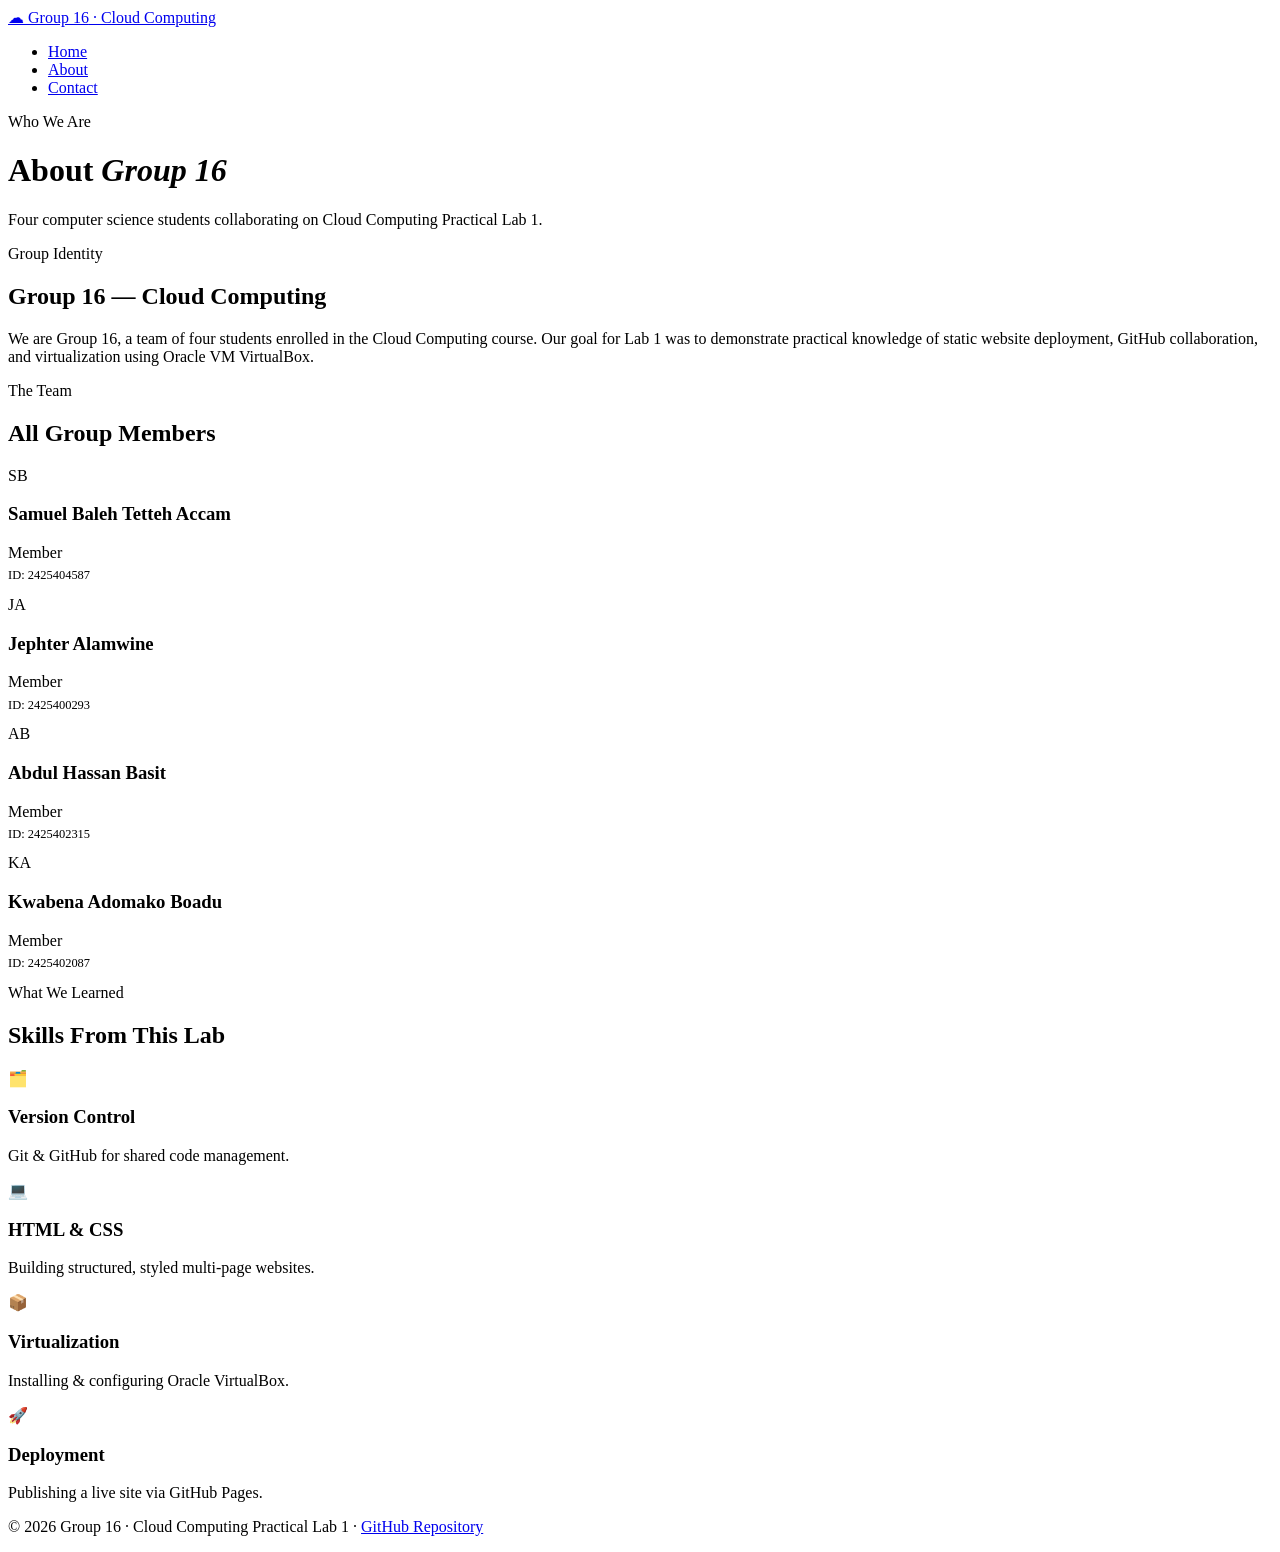
==== about.html @ a7e1f285 "Add files via upload" ====
<!DOCTYPE html>
<html lang="en">
<head>
  <meta charset="UTF-8"/>
  <meta name="viewport" content="width=device-width, initial-scale=1.0"/>
  <title>Group 16 – About</title>
  <link rel="stylesheet" href="style.css"/>
</head>
<body>
<nav>
  <a class="nav-logo" href="index.html">☁ <span>Group 16</span> · Cloud Computing</a>
  <ul>
    <li><a href="index.html">Home</a></li>
    <li><a href="about.html" class="active">About</a></li>
    <li><a href="contact.html">Contact</a></li>
  </ul>
</nav>
<div class="hero">
  <div class="hero-badge">Who We Are</div>
  <h1>About <em>Group 16</em></h1>
  <p>Four computer science students collaborating on Cloud Computing Practical Lab 1.</p>
</div>
<section>
  <div class="container">
    <div class="section-label">Group Identity</div>
    <h2>Group 16 — Cloud Computing</h2>
    <p>We are Group 16, a team of four students enrolled in the Cloud Computing course. Our goal for Lab 1 was to demonstrate practical knowledge of static website deployment, GitHub collaboration, and virtualization using Oracle VM VirtualBox.</p>
  </div>
</section>
<section>
  <div class="container">
    <div class="section-label">The Team</div>
    <h2>All Group Members</h2>
    <div class="team-grid">
      <div class="member">
        <div class="member-avatar">SB</div>
        <h3>Samuel Baleh Tetteh Accam</h3>
        <span class="role-badge">Member</span>
        <p style="font-size:0.78rem;margin-top:0.4rem;color:var(--muted)">ID: 2425404587</p>
      </div>
      <div class="member">
        <div class="member-avatar">JA</div>
        <h3>Jephter Alamwine</h3>
        <span class="role-badge">Member</span>
        <p style="font-size:0.78rem;margin-top:0.4rem;color:var(--muted)">ID: 2425400293</p>
      </div>
      <div class="member">
        <div class="member-avatar">AB</div>
        <h3>Abdul Hassan Basit</h3>
        <span class="role-badge">Member</span>
        <p style="font-size:0.78rem;margin-top:0.4rem;color:var(--muted)">ID: 2425402315</p>
      </div>
      <div class="member">
        <div class="member-avatar">KA</div>
        <h3>Kwabena Adomako Boadu</h3>
        <span class="role-badge">Member</span>
        <p style="font-size:0.78rem;margin-top:0.4rem;color:var(--muted)">ID: 2425402087</p>
      </div>
    </div>
  </div>
</section>
<section>
  <div class="container">
    <div class="section-label">What We Learned</div>
    <h2>Skills From This Lab</h2>
    <div class="cards">
      <div class="card"><div class="card-icon">🗂️</div><h3>Version Control</h3><p>Git &amp; GitHub for shared code management.</p></div>
      <div class="card"><div class="card-icon">💻</div><h3>HTML &amp; CSS</h3><p>Building structured, styled multi-page websites.</p></div>
      <div class="card"><div class="card-icon">📦</div><h3>Virtualization</h3><p>Installing &amp; configuring Oracle VirtualBox.</p></div>
      <div class="card"><div class="card-icon">🚀</div><h3>Deployment</h3><p>Publishing a live site via GitHub Pages.</p></div>
    </div>
  </div>
</section>
<footer>
  <p>© 2026 Group 16 · Cloud Computing Practical Lab 1 · <a href="https://github.com" target="_blank">GitHub Repository</a></p>
</footer>
</body>
</html>
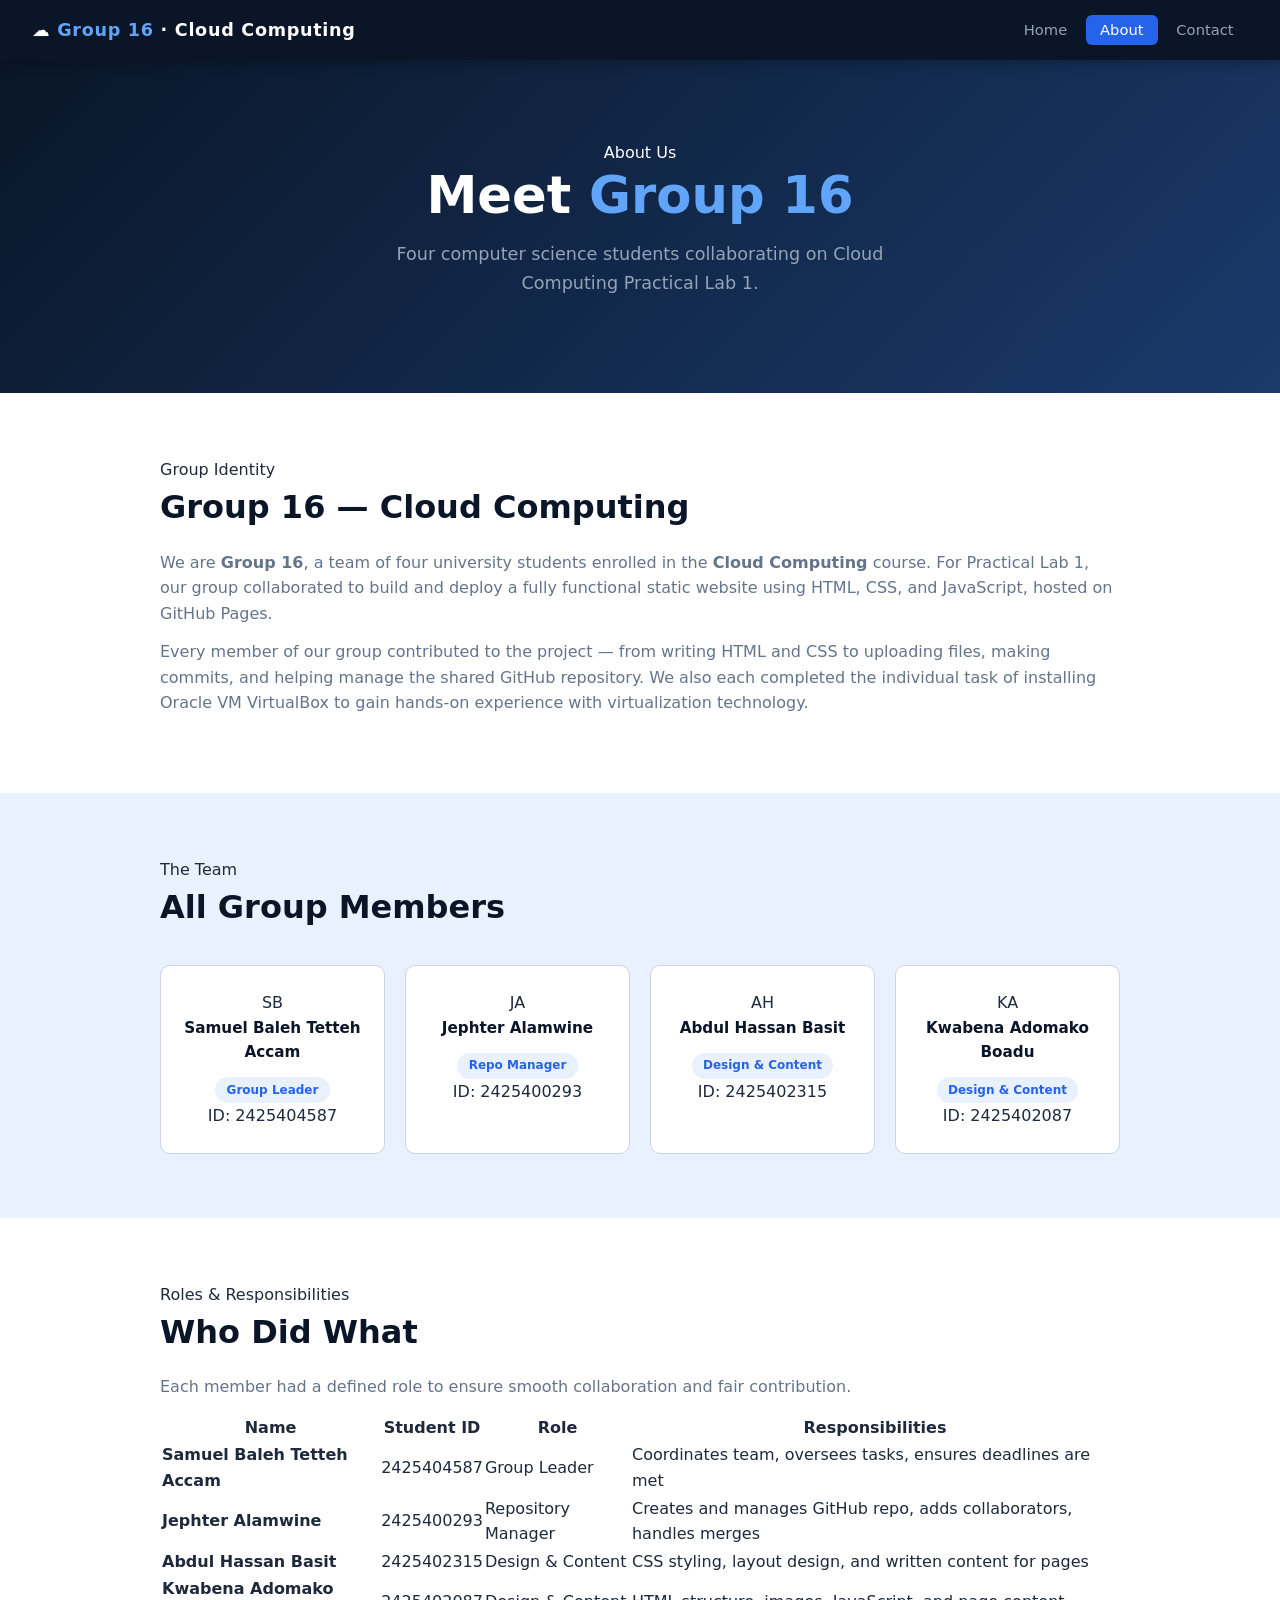
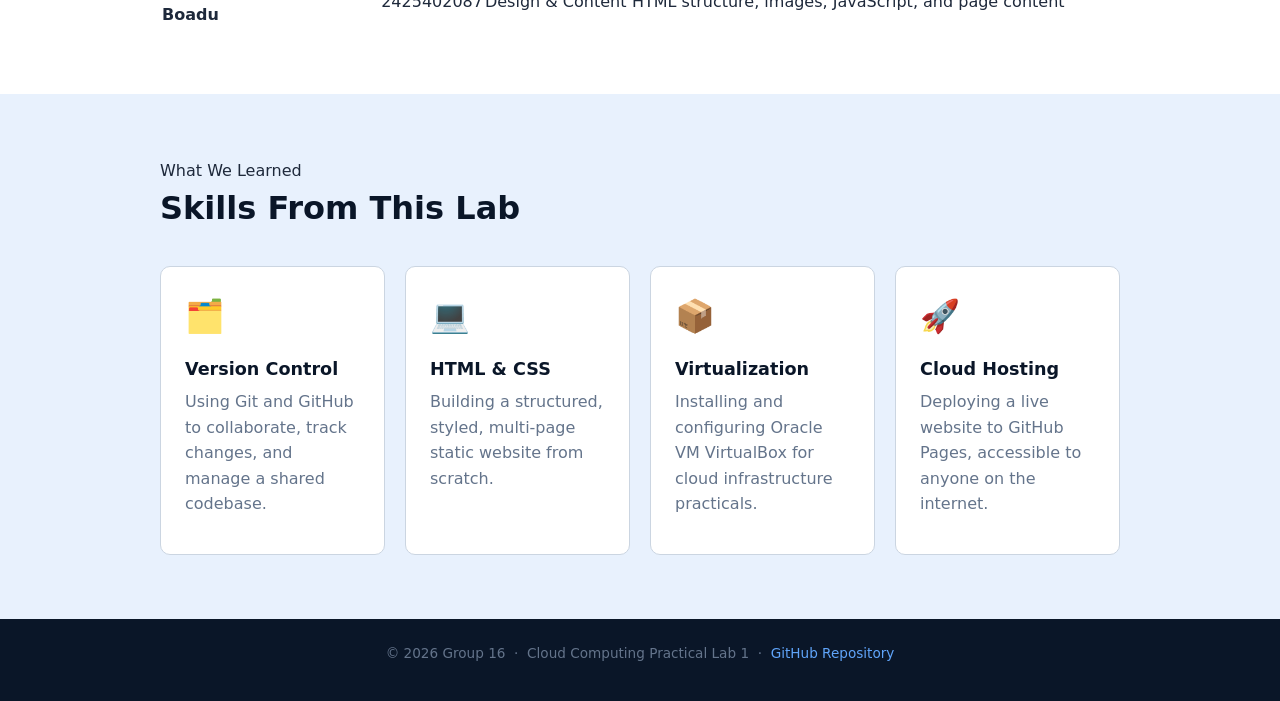
==== commit ece13b83: "Add files via upload" ====
--- a/about.html
+++ b/about.html
@@ -1,78 +1,172 @@
 <!DOCTYPE html>
 <html lang="en">
 <head>
-  <meta charset="UTF-8"/>
-  <meta name="viewport" content="width=device-width, initial-scale=1.0"/>
-  <title>Group 16 – About</title>
-  <link rel="stylesheet" href="style.css"/>
+  <meta charset="UTF-8" />
+  <meta name="viewport" content="width=device-width, initial-scale=1.0" />
+  <title>Group 16 – About Us</title>
+  <link rel="stylesheet" href="style.css" />
 </head>
 <body>
-<nav>
-  <a class="nav-logo" href="index.html">☁ <span>Group 16</span> · Cloud Computing</a>
-  <ul>
-    <li><a href="index.html">Home</a></li>
-    <li><a href="about.html" class="active">About</a></li>
-    <li><a href="contact.html">Contact</a></li>
-  </ul>
-</nav>
-<div class="hero">
-  <div class="hero-badge">Who We Are</div>
-  <h1>About <em>Group 16</em></h1>
-  <p>Four computer science students collaborating on Cloud Computing Practical Lab 1.</p>
-</div>
-<section>
-  <div class="container">
-    <div class="section-label">Group Identity</div>
-    <h2>Group 16 — Cloud Computing</h2>
-    <p>We are Group 16, a team of four students enrolled in the Cloud Computing course. Our goal for Lab 1 was to demonstrate practical knowledge of static website deployment, GitHub collaboration, and virtualization using Oracle VM VirtualBox.</p>
+
+  <!-- NAVIGATION -->
+  <nav>
+    <a class="nav-logo" href="index.html">☁️ <span>Group 16</span> · Cloud Computing</a>
+    <ul>
+      <li><a href="index.html">Home</a></li>
+      <li><a href="about.html" class="active">About</a></li>
+      <li><a href="contact.html">Contact</a></li>
+    </ul>
+  </nav>
+
+  <!-- HERO -->
+  <div class="hero">
+    <div class="badge">About Us</div>
+    <h1>Meet <em>Group 16</em></h1>
+    <p>Four computer science students collaborating on Cloud Computing Practical Lab 1.</p>
   </div>
-</section>
-<section>
-  <div class="container">
-    <div class="section-label">The Team</div>
-    <h2>All Group Members</h2>
-    <div class="team-grid">
-      <div class="member">
-        <div class="member-avatar">SB</div>
-        <h3>Samuel Baleh Tetteh Accam</h3>
-        <span class="role-badge">Member</span>
-        <p style="font-size:0.78rem;margin-top:0.4rem;color:var(--muted)">ID: 2425404587</p>
-      </div>
-      <div class="member">
-        <div class="member-avatar">JA</div>
-        <h3>Jephter Alamwine</h3>
-        <span class="role-badge">Member</span>
-        <p style="font-size:0.78rem;margin-top:0.4rem;color:var(--muted)">ID: 2425400293</p>
-      </div>
-      <div class="member">
-        <div class="member-avatar">AB</div>
-        <h3>Abdul Hassan Basit</h3>
-        <span class="role-badge">Member</span>
-        <p style="font-size:0.78rem;margin-top:0.4rem;color:var(--muted)">ID: 2425402315</p>
-      </div>
-      <div class="member">
-        <div class="member-avatar">KA</div>
-        <h3>Kwabena Adomako Boadu</h3>
-        <span class="role-badge">Member</span>
-        <p style="font-size:0.78rem;margin-top:0.4rem;color:var(--muted)">ID: 2425402087</p>
+
+  <!-- GROUP INFO -->
+  <section>
+    <div class="container">
+      <div class="lbl">Group Identity</div>
+      <h2>Group 16 — Cloud Computing</h2>
+      <p>
+        We are <strong>Group 16</strong>, a team of four university students enrolled in the
+        <strong>Cloud Computing</strong> course. For Practical Lab 1, our group collaborated
+        to build and deploy a fully functional static website using HTML, CSS, and JavaScript,
+        hosted on GitHub Pages.
+      </p>
+      <p>
+        Every member of our group contributed to the project — from writing HTML and CSS to
+        uploading files, making commits, and helping manage the shared GitHub repository.
+        We also each completed the individual task of installing Oracle VM VirtualBox to
+        gain hands-on experience with virtualization technology.
+      </p>
+    </div>
+  </section>
+
+  <!-- TEAM MEMBERS -->
+  <section class="alt">
+    <div class="container">
+      <div class="lbl">The Team</div>
+      <h2>All Group Members</h2>
+
+      <div class="team-grid">
+
+        <div class="member">
+          <div class="avatar">SB</div>
+          <h3>Samuel Baleh Tetteh Accam</h3>
+          <span class="role-badge">Group Leader</span>
+          <div class="student-id">ID: 2425404587</div>
+        </div>
+
+        <div class="member">
+          <div class="avatar">JA</div>
+          <h3>Jephter Alamwine</h3>
+          <span class="role-badge">Repo Manager</span>
+          <div class="student-id">ID: 2425400293</div>
+        </div>
+
+        <div class="member">
+          <div class="avatar">AH</div>
+          <h3>Abdul Hassan Basit</h3>
+          <span class="role-badge">Design &amp; Content</span>
+          <div class="student-id">ID: 2425402315</div>
+        </div>
+
+        <div class="member">
+          <div class="avatar">KA</div>
+          <h3>Kwabena Adomako Boadu</h3>
+          <span class="role-badge">Design &amp; Content</span>
+          <div class="student-id">ID: 2425402087</div>
+        </div>
+
       </div>
     </div>
-  </div>
-</section>
-<section>
-  <div class="container">
-    <div class="section-label">What We Learned</div>
-    <h2>Skills From This Lab</h2>
-    <div class="cards">
-      <div class="card"><div class="card-icon">🗂️</div><h3>Version Control</h3><p>Git &amp; GitHub for shared code management.</p></div>
-      <div class="card"><div class="card-icon">💻</div><h3>HTML &amp; CSS</h3><p>Building structured, styled multi-page websites.</p></div>
-      <div class="card"><div class="card-icon">📦</div><h3>Virtualization</h3><p>Installing &amp; configuring Oracle VirtualBox.</p></div>
-      <div class="card"><div class="card-icon">🚀</div><h3>Deployment</h3><p>Publishing a live site via GitHub Pages.</p></div>
+  </section>
+
+  <!-- ROLES TABLE -->
+  <section>
+    <div class="container">
+      <div class="lbl">Roles &amp; Responsibilities</div>
+      <h2>Who Did What</h2>
+      <p>Each member had a defined role to ensure smooth collaboration and fair contribution.</p>
+
+      <table class="roles-table">
+        <thead>
+          <tr>
+            <th>Name</th>
+            <th>Student ID</th>
+            <th>Role</th>
+            <th>Responsibilities</th>
+          </tr>
+        </thead>
+        <tbody>
+          <tr>
+            <td><strong>Samuel Baleh Tetteh Accam</strong></td>
+            <td>2425404587</td>
+            <td>Group Leader</td>
+            <td>Coordinates team, oversees tasks, ensures deadlines are met</td>
+          </tr>
+          <tr>
+            <td><strong>Jephter Alamwine</strong></td>
+            <td>2425400293</td>
+            <td>Repository Manager</td>
+            <td>Creates and manages GitHub repo, adds collaborators, handles merges</td>
+          </tr>
+          <tr>
+            <td><strong>Abdul Hassan Basit</strong></td>
+            <td>2425402315</td>
+            <td>Design &amp; Content</td>
+            <td>CSS styling, layout design, and written content for pages</td>
+          </tr>
+          <tr>
+            <td><strong>Kwabena Adomako Boadu</strong></td>
+            <td>2425402087</td>
+            <td>Design &amp; Content</td>
+            <td>HTML structure, images, JavaScript, and page content</td>
+          </tr>
+        </tbody>
+      </table>
     </div>
-  </div>
-</section>
-<footer>
-  <p>© 2026 Group 16 · Cloud Computing Practical Lab 1 · <a href="https://github.com" target="_blank">GitHub Repository</a></p>
-</footer>
+  </section>
+
+  <!-- SKILLS LEARNED -->
+  <section class="alt">
+    <div class="container">
+      <div class="lbl">What We Learned</div>
+      <h2>Skills From This Lab</h2>
+      <div class="cards">
+        <div class="card">
+          <div class="card-icon">🗂️</div>
+          <h3>Version Control</h3>
+          <p>Using Git and GitHub to collaborate, track changes, and manage a shared codebase.</p>
+        </div>
+        <div class="card">
+          <div class="card-icon">💻</div>
+          <h3>HTML &amp; CSS</h3>
+          <p>Building a structured, styled, multi-page static website from scratch.</p>
+        </div>
+        <div class="card">
+          <div class="card-icon">📦</div>
+          <h3>Virtualization</h3>
+          <p>Installing and configuring Oracle VM VirtualBox for cloud infrastructure practicals.</p>
+        </div>
+        <div class="card">
+          <div class="card-icon">🚀</div>
+          <h3>Cloud Hosting</h3>
+          <p>Deploying a live website to GitHub Pages, accessible to anyone on the internet.</p>
+        </div>
+      </div>
+    </div>
+  </section>
+
+  <!-- FOOTER -->
+  <footer>
+    <p>© 2026 Group 16 &nbsp;·&nbsp; Cloud Computing Practical Lab 1 &nbsp;·&nbsp;
+      <a href="https://github.com" target="_blank">GitHub Repository</a>
+    </p>
+  </footer>
+
 </body>
 </html>
--- a/style.css
+++ b/style.css
@@ -0,0 +1,293 @@
+/* ========== RESET & BASE ========== */
+*, *::before, *::after { box-sizing: border-box; margin: 0; padding: 0; }
+
+:root {
+  --blue-dark:  #0a1628;
+  --blue-mid:   #1a3a6b;
+  --blue-accent:#2563eb;
+  --sky:        #e8f1fd;
+  --white:      #ffffff;
+  --text:       #1e293b;
+  --muted:      #64748b;
+  --border:     #cbd5e1;
+  --radius:     10px;
+  --font-head:  'Segoe UI', system-ui, sans-serif;
+  --font-body:  'Segoe UI', system-ui, sans-serif;
+}
+
+html { scroll-behavior: smooth; }
+
+body {
+  font-family: var(--font-body);
+  color: var(--text);
+  background: var(--white);
+  line-height: 1.6;
+}
+
+/* ========== NAV ========== */
+nav {
+  background: var(--blue-dark);
+  padding: 0 2rem;
+  display: flex;
+  align-items: center;
+  justify-content: space-between;
+  height: 60px;
+  position: sticky;
+  top: 0;
+  z-index: 100;
+  box-shadow: 0 2px 12px rgba(0,0,0,0.3);
+}
+
+.nav-logo {
+  color: var(--white);
+  font-weight: 700;
+  font-size: 1.1rem;
+  letter-spacing: 0.04em;
+  text-decoration: none;
+}
+
+.nav-logo span { color: #60a5fa; }
+
+nav ul {
+  list-style: none;
+  display: flex;
+  gap: 0.25rem;
+}
+
+nav ul a {
+  color: #94a3b8;
+  text-decoration: none;
+  padding: 0.4rem 0.9rem;
+  border-radius: 6px;
+  font-size: 0.92rem;
+  font-weight: 500;
+  transition: background 0.2s, color 0.2s;
+}
+
+nav ul a:hover,
+nav ul a.active {
+  background: var(--blue-accent);
+  color: var(--white);
+}
+
+/* ========== HERO ========== */
+.hero {
+  background: linear-gradient(135deg, var(--blue-dark) 0%, var(--blue-mid) 100%);
+  color: var(--white);
+  padding: 5rem 2rem 4rem;
+  text-align: center;
+}
+
+.hero-badge {
+  display: inline-block;
+  background: rgba(96,165,250,0.18);
+  color: #93c5fd;
+  border: 1px solid rgba(96,165,250,0.35);
+  padding: 0.3rem 1rem;
+  border-radius: 999px;
+  font-size: 0.8rem;
+  letter-spacing: 0.08em;
+  text-transform: uppercase;
+  margin-bottom: 1.2rem;
+}
+
+.hero h1 {
+  font-size: clamp(2rem, 5vw, 3.2rem);
+  font-weight: 800;
+  line-height: 1.15;
+  margin-bottom: 1rem;
+}
+
+.hero h1 em {
+  font-style: normal;
+  color: #60a5fa;
+}
+
+.hero p {
+  font-size: 1.1rem;
+  color: #94a3b8;
+  max-width: 560px;
+  margin: 0 auto 2rem;
+}
+
+.hero-btns { display: flex; gap: 1rem; justify-content: center; flex-wrap: wrap; }
+
+.btn {
+  padding: 0.7rem 1.6rem;
+  border-radius: var(--radius);
+  font-size: 0.95rem;
+  font-weight: 600;
+  text-decoration: none;
+  transition: transform 0.15s, box-shadow 0.15s;
+  display: inline-block;
+}
+.btn:hover { transform: translateY(-2px); box-shadow: 0 6px 20px rgba(0,0,0,0.2); }
+
+.btn-primary { background: var(--blue-accent); color: var(--white); }
+.btn-outline  { border: 2px solid #60a5fa; color: #60a5fa; }
+.btn-outline:hover { background: #60a5fa; color: var(--blue-dark); }
+
+/* ========== SECTIONS ========== */
+section { padding: 4rem 2rem; }
+section:nth-child(even) { background: var(--sky); }
+
+.container { max-width: 960px; margin: 0 auto; }
+
+.section-label {
+  font-size: 0.78rem;
+  font-weight: 700;
+  letter-spacing: 0.12em;
+  text-transform: uppercase;
+  color: var(--blue-accent);
+  margin-bottom: 0.5rem;
+}
+
+h2 {
+  font-size: clamp(1.4rem, 3vw, 2rem);
+  font-weight: 800;
+  color: var(--blue-dark);
+  margin-bottom: 1rem;
+}
+
+h3 { font-size: 1.1rem; font-weight: 700; margin-bottom: 0.4rem; color: var(--blue-dark); }
+
+p { color: var(--muted); margin-bottom: 0.8rem; }
+
+/* ========== CARDS ========== */
+.cards {
+  display: grid;
+  grid-template-columns: repeat(auto-fit, minmax(220px, 1fr));
+  gap: 1.25rem;
+  margin-top: 2rem;
+}
+
+.card {
+  background: var(--white);
+  border: 1px solid var(--border);
+  border-radius: var(--radius);
+  padding: 1.5rem;
+  transition: box-shadow 0.2s, transform 0.2s;
+}
+
+.card:hover {
+  box-shadow: 0 8px 24px rgba(37,99,235,0.12);
+  transform: translateY(-3px);
+}
+
+.card-icon {
+  font-size: 2rem;
+  margin-bottom: 0.75rem;
+}
+
+/* ========== TEAM ========== */
+.team-grid {
+  display: grid;
+  grid-template-columns: repeat(auto-fit, minmax(170px, 1fr));
+  gap: 1.25rem;
+  margin-top: 2rem;
+}
+
+.member {
+  text-align: center;
+  background: var(--white);
+  border: 1px solid var(--border);
+  border-radius: var(--radius);
+  padding: 1.5rem 1rem;
+}
+
+.member-avatar {
+  width: 64px;
+  height: 64px;
+  border-radius: 50%;
+  background: linear-gradient(135deg, var(--blue-mid), var(--blue-accent));
+  display: flex;
+  align-items: center;
+  justify-content: center;
+  font-size: 1.5rem;
+  margin: 0 auto 0.75rem;
+  color: white;
+  font-weight: 700;
+}
+
+.member h3 { font-size: 0.95rem; }
+.role-badge {
+  display: inline-block;
+  background: var(--sky);
+  color: var(--blue-accent);
+  font-size: 0.75rem;
+  font-weight: 600;
+  padding: 0.2rem 0.7rem;
+  border-radius: 999px;
+  margin-top: 0.4rem;
+}
+
+/* ========== IMAGE ========== */
+.project-img {
+  width: 100%;
+  border-radius: var(--radius);
+  max-height: 360px;
+  object-fit: cover;
+  border: 1px solid var(--border);
+}
+
+/* ========== CONTACT FORM ========== */
+.form-grid {
+  display: grid;
+  gap: 1.1rem;
+  margin-top: 2rem;
+}
+
+label { font-size: 0.88rem; font-weight: 600; color: var(--text); display: block; margin-bottom: 0.3rem; }
+
+input, textarea, select {
+  width: 100%;
+  padding: 0.7rem 0.9rem;
+  border: 1.5px solid var(--border);
+  border-radius: var(--radius);
+  font-family: var(--font-body);
+  font-size: 0.95rem;
+  color: var(--text);
+  background: var(--white);
+  transition: border-color 0.2s, box-shadow 0.2s;
+}
+
+input:focus, textarea:focus, select:focus {
+  outline: none;
+  border-color: var(--blue-accent);
+  box-shadow: 0 0 0 3px rgba(37,99,235,0.12);
+}
+
+textarea { resize: vertical; min-height: 120px; }
+
+.two-col { display: grid; grid-template-columns: 1fr 1fr; gap: 1rem; }
+
+/* ========== INFO BOX ========== */
+.info-box {
+  background: var(--blue-dark);
+  color: var(--white);
+  border-radius: var(--radius);
+  padding: 2rem;
+  margin-top: 2rem;
+}
+.info-box h3 { color: #60a5fa; margin-bottom: 1rem; }
+.info-item { display: flex; gap: 0.75rem; align-items: flex-start; margin-bottom: 0.9rem; }
+.info-item .ico { font-size: 1.2rem; margin-top: 0.1rem; }
+.info-item p { color: #cbd5e1; margin: 0; font-size: 0.9rem; }
+.info-item strong { color: white; display: block; font-size: 0.88rem; }
+
+/* ========== FOOTER ========== */
+footer {
+  background: var(--blue-dark);
+  color: #64748b;
+  text-align: center;
+  padding: 1.5rem 2rem;
+  font-size: 0.85rem;
+}
+
+footer a { color: #60a5fa; text-decoration: none; }
+
+/* ========== RESPONSIVE ========== */
+@media (max-width: 600px) {
+  .two-col { grid-template-columns: 1fr; }
+  nav ul a { padding: 0.35rem 0.6rem; font-size: 0.85rem; }
+}
